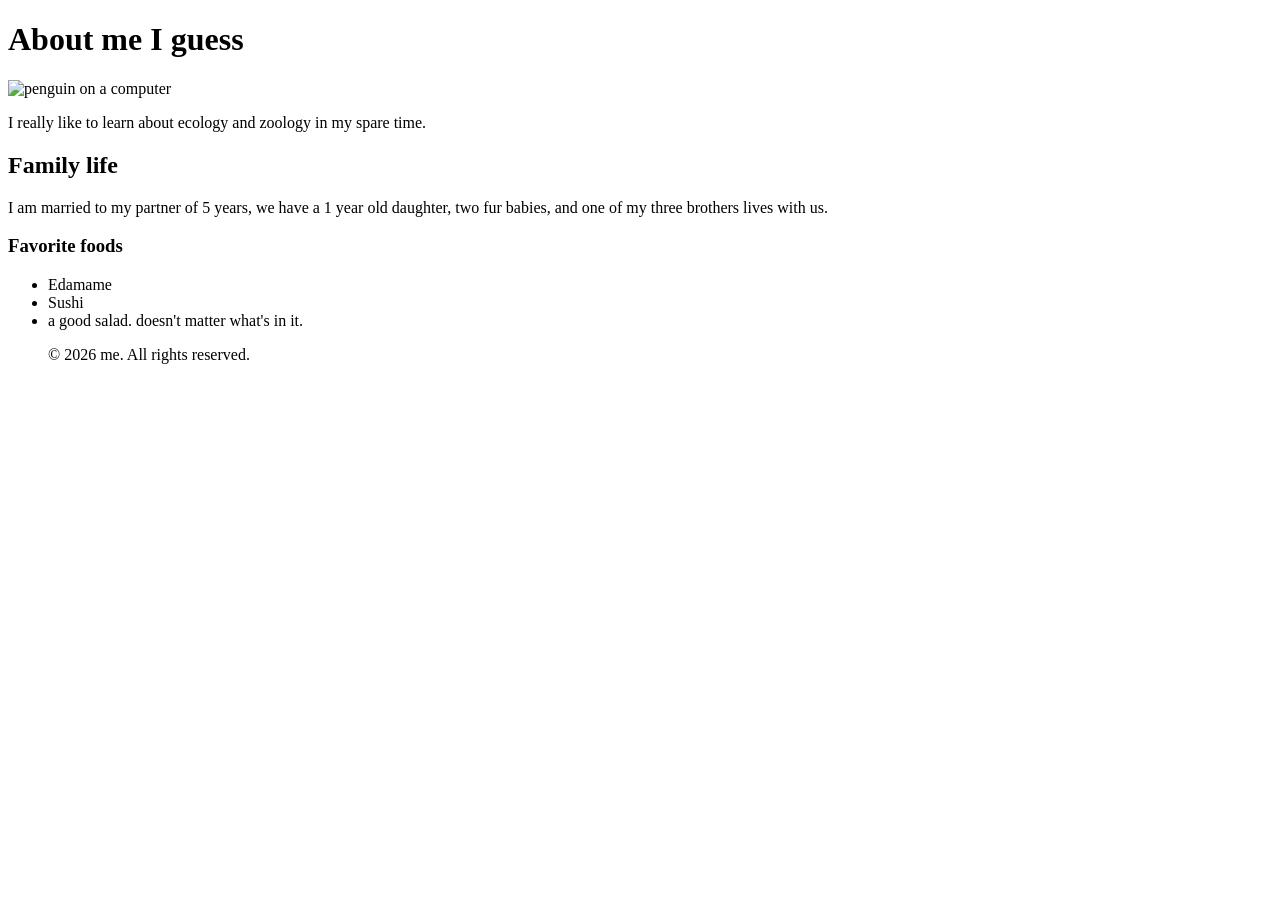
==== aboutme.html @ 6b9f00af "Add files via upload" ====
<!DOCTYPE html>
<html lang="en">
<head>
    <meta charset="UTF-8">
    <meta name="viewport" content="width=device-width, initial-scale=1.0">
    <title>My First Webpage</title>
</head>
<body>
    <h1>About me I guess</h1>
<img src="https://share.google/Rh6rgDmR0vfzGmDAi" alt="penguin on a computer">

    <p>I really like to learn about ecology and zoology in my spare time.</p>

	<h2>Family life</h2>
	<p>I am married to my partner of 5 years, we have a 1 year old daughter, two fur babies, and one of my three brothers lives with us.</p>

<h3> Favorite foods</h3>
<ul>
	<li>Edamame</li>
	<li>Sushi</li>
	<li>a good salad. doesn't matter what's in it.</li>

 <footer>
    <p>&copy; 2026 me. All rights reserved.</p>
  </footer>
</body>
</html>
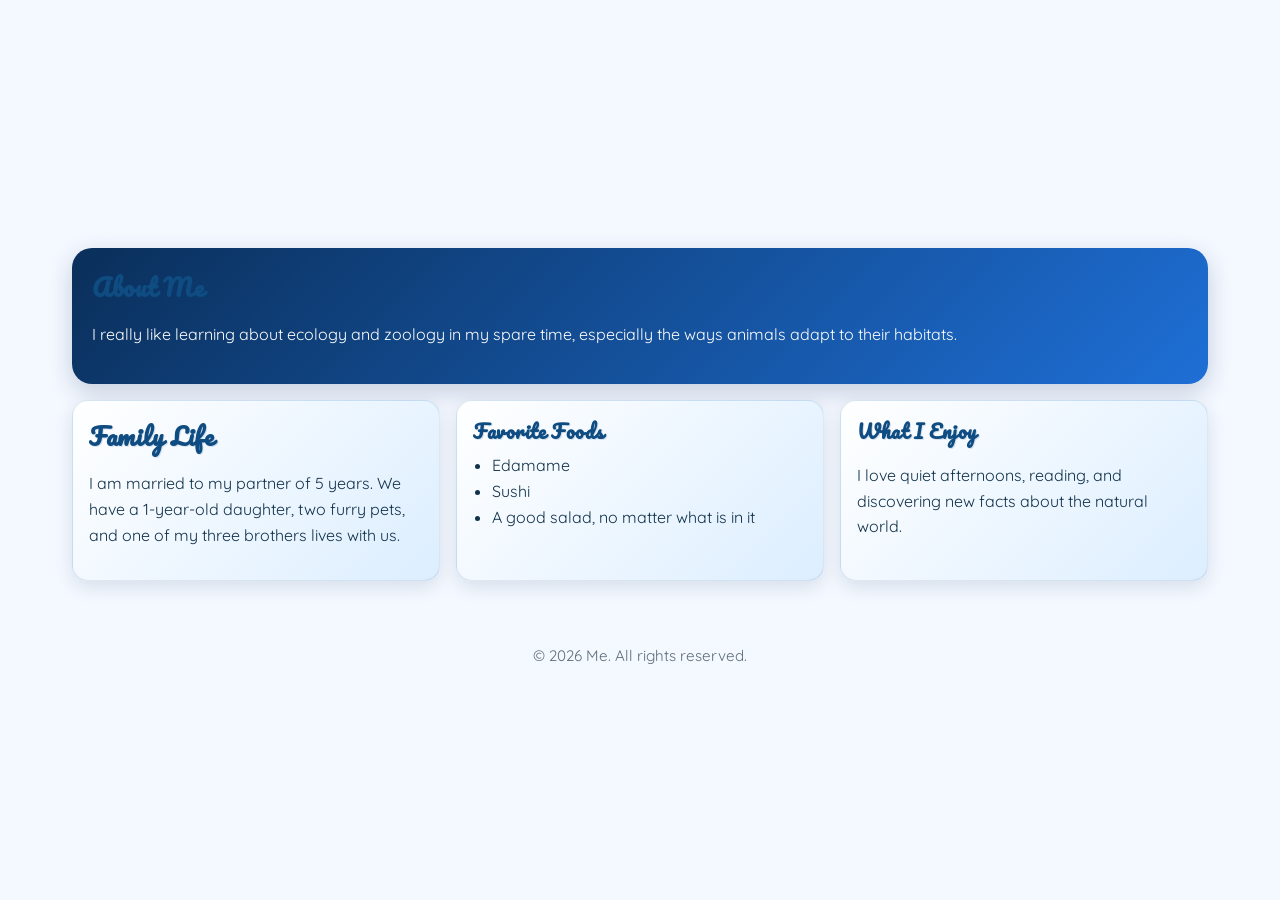
==== commit 162718ad: "update" ====
--- a/aboutme.html
+++ b/aboutme.html
@@ -1,27 +1,47 @@
 <!DOCTYPE html>
 <html lang="en">
 <head>
-    <meta charset="UTF-8">
-    <meta name="viewport" content="width=device-width, initial-scale=1.0">
-    <title>My First Webpage</title>
+  <meta charset="UTF-8">
+  <meta name="viewport" content="width=device-width, initial-scale=1.0">
+  <title>About Me</title>
+  <link rel="stylesheet" href="styles.css">
 </head>
 <body>
-    <h1>About me I guess</h1>
-<img src="https://share.google/Rh6rgDmR0vfzGmDAi" alt="penguin on a computer">
+  <main class="page">
+    <section class="hero">
+      <div class="avatar" aria-label="penguin illustration">
+        <img src="penguin.gif" alt="penguin on a computer">
+      </div>
+      <div class="text">
+        <h1>About Me</h1>
+        <p>I really like learning about ecology and zoology in my spare time, especially the ways animals adapt to their habitats.</p>
+      </div>
+    </section>
 
-    <p>I really like to learn about ecology and zoology in my spare time.</p>
+    <section class="section-grid" aria-label="personal details">
+      <article class="card">
+        <h2>Family Life</h2>
+        <p>I am married to my partner of 5 years. We have a 1-year-old daughter, two furry pets, and one of my three brothers lives with us.</p>
+      </article>
 
-	<h2>Family life</h2>
-	<p>I am married to my partner of 5 years, we have a 1 year old daughter, two fur babies, and one of my three brothers lives with us.</p>
+      <article class="card">
+        <h3>Favorite Foods</h3>
+        <ul>
+          <li>Edamame</li>
+          <li>Sushi</li>
+          <li>A good salad, no matter what is in it</li>
+        </ul>
+      </article>
 
-<h3> Favorite foods</h3>
-<ul>
-	<li>Edamame</li>
-	<li>Sushi</li>
-	<li>a good salad. doesn't matter what's in it.</li>
+      <article class="card">
+        <h3>What I Enjoy</h3>
+        <p>I love quiet afternoons, reading, and discovering new facts about the natural world.</p>
+      </article>
+    </section>
+  </main>
 
- <footer>
-    <p>&copy; 2026 me. All rights reserved.</p>
+  <footer>
+    <p>&copy; 2026 Me. All rights reserved.</p>
   </footer>
 </body>
 </html>
--- a/styles.css
+++ b/styles.css
@@ -0,0 +1,125 @@
+@import url('https://fonts.googleapis.com/css2?family=Pacifico&family=Quicksand:wght@400;600;700&display=swap');
+
+:root {
+  color-scheme: light;
+  font-family: 'Quicksand', Arial, sans-serif;
+  --bg: #f4f8ff;
+  --card: #ffffff;
+  --text: #12324a;
+  --accent: #0f4c81;
+  --accent-deep: #0a2f5a;
+  --accent-soft: #dceeff;
+  --highlight: #1e6fd6;
+}
+
+* {
+  box-sizing: border-box;
+}
+
+body {
+  margin: 0;
+  background: var(--bg);
+  color: var(--text);
+  line-height: 1.6;
+  overflow-x: hidden;
+}
+
+.page {
+  max-width: 1200px;
+  margin: 0 auto;
+  padding: 1rem;
+}
+
+.page::before {
+  content: '';
+  display: block;
+  width: 200px;
+  height: 200px;
+  background: url('penguin.gif') center / contain no-repeat;
+  margin: 0 auto 1rem;
+  border-radius: 50%;
+}
+
+.hero {
+  display: flex;
+  flex-direction: column;
+  gap: 1rem;
+  background: linear-gradient(135deg, var(--accent-deep), var(--highlight));
+  color: white;
+  border-radius: 20px;
+  padding: 1.25rem;
+  box-shadow: 0 8px 24px rgba(10, 47, 90, 0.2);
+}
+
+.avatar {
+  display: none;
+}
+
+h1, h2, h3 {
+  margin: 0 0 0.4rem;
+  color: var(--accent);
+  font-family: 'Pacifico', cursive;
+  letter-spacing: 0.03em;
+  text-shadow: 1px 1px 0 rgba(15, 76, 129, 0.15);
+}
+
+.section-grid {
+  display: grid;
+  grid-template-columns: 1fr;
+  gap: 1rem;
+  margin-top: 1rem;
+}
+
+.card {
+  background: linear-gradient(135deg, var(--card), var(--accent-soft));
+  border-radius: 16px;
+  padding: 1rem;
+  box-shadow: 0 6px 18px rgba(10, 47, 90, 0.12);
+  border: 1px solid rgba(15, 76, 129, 0.12);
+}
+
+ul {
+  margin: 0;
+  padding-left: 1.2rem;
+}
+
+footer {
+  text-align: center;
+  padding: 1rem 0 0.5rem;
+  color: #5f6d76;
+  font-size: 0.95rem;
+}
+
+@media (min-width: 768px) {
+  .page {
+    padding: 1.5rem;
+  }
+
+  .hero {
+    flex-direction: row;
+    align-items: center;
+    gap: 1.5rem;
+  }
+
+  .hero .text {
+    flex: 1;
+  }
+
+  .section-grid {
+    grid-template-columns: repeat(2, minmax(0, 1fr));
+  }
+}
+
+@media (min-width: 1200px) {
+  .page {
+    padding: 2rem;
+  }
+
+  .hero {
+    gap: 2rem;
+  }
+
+  .section-grid {
+    grid-template-columns: repeat(3, minmax(0, 1fr));
+  }
+}
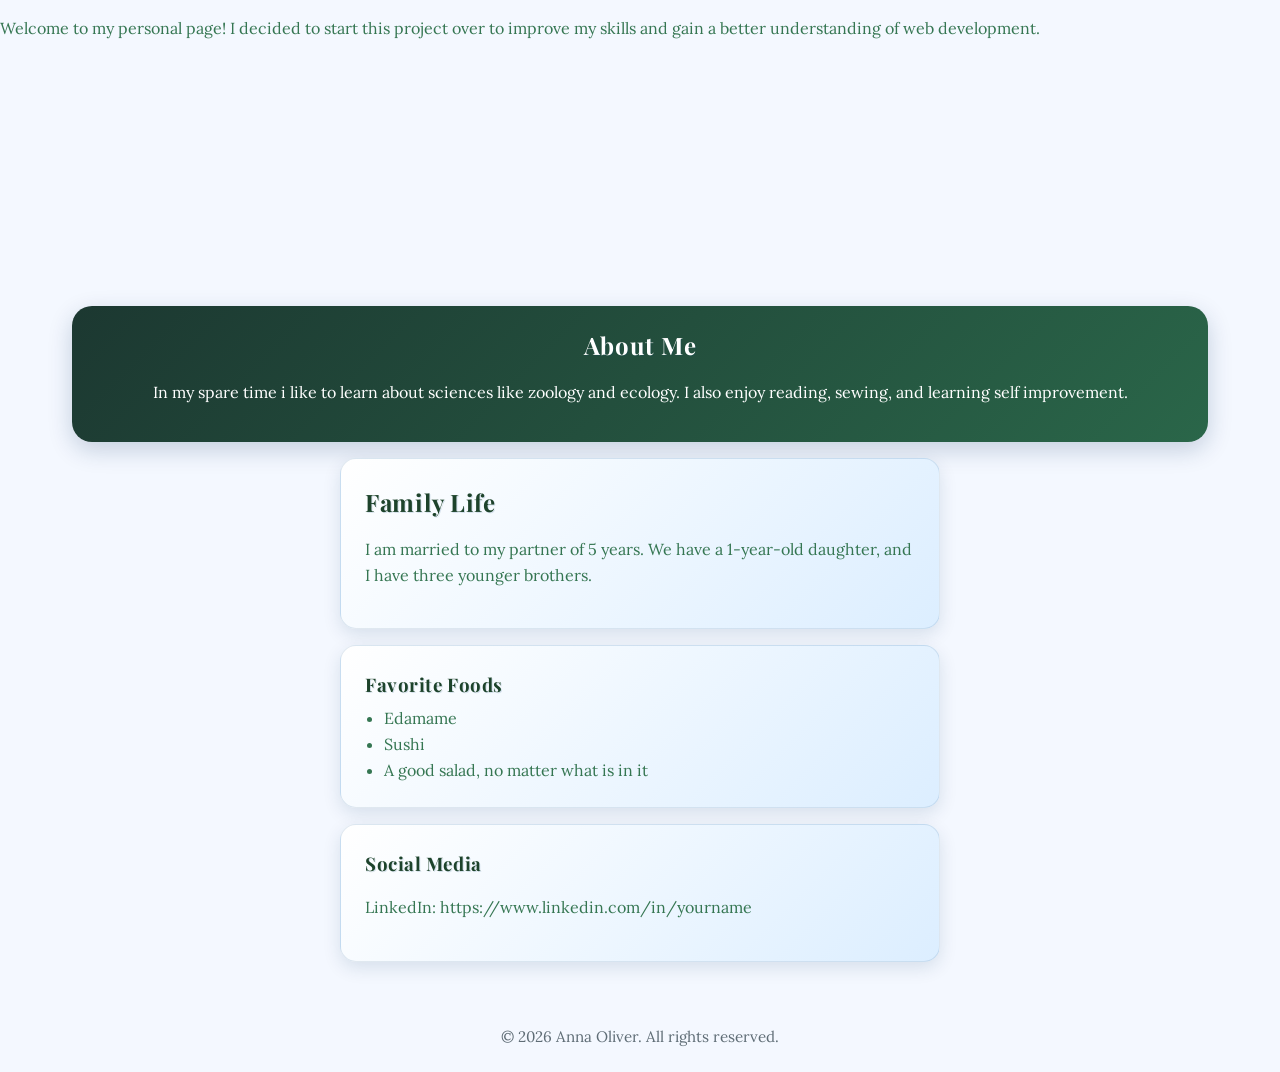
==== commit 07850172: "Update layout and styling for better readability" ====
--- a/aboutme.html
+++ b/aboutme.html
@@ -4,24 +4,22 @@
   <meta charset="UTF-8">
   <meta name="viewport" content="width=device-width, initial-scale=1.0">
   <title>About Me</title>
+    <p>Welcome to my personal page! I decided to start this project over to improve my skills and gain a better understanding of web development.</p>
   <link rel="stylesheet" href="styles.css">
 </head>
 <body>
   <main class="page">
     <section class="hero">
-      <div class="avatar" aria-label="penguin illustration">
-        <img src="penguin.gif" alt="penguin on a computer">
-      </div>
       <div class="text">
         <h1>About Me</h1>
-        <p>I really like learning about ecology and zoology in my spare time, especially the ways animals adapt to their habitats.</p>
+        <p>In my spare time i like to learn about sciences like zoology and ecology. I also enjoy reading, sewing, and learning self improvement.</p>
       </div>
     </section>
 
     <section class="section-grid" aria-label="personal details">
       <article class="card">
         <h2>Family Life</h2>
-        <p>I am married to my partner of 5 years. We have a 1-year-old daughter, two furry pets, and one of my three brothers lives with us.</p>
+        <p>I am married to my partner of 5 years. We have a 1-year-old daughter, and I have three younger brothers.</p>
       </article>
 
       <article class="card">
@@ -34,14 +32,14 @@
       </article>
 
       <article class="card">
-        <h3>What I Enjoy</h3>
-        <p>I love quiet afternoons, reading, and discovering new facts about the natural world.</p>
+        <h3>Social Media</h3>
+        <p>LinkedIn: https://www.linkedin.com/in/yourname</p>
       </article>
     </section>
   </main>
 
   <footer>
-    <p>&copy; 2026 Me. All rights reserved.</p>
+    <p>&copy; 2026 Anna Oliver. All rights reserved.</p>
   </footer>
 </body>
 </html>
--- a/styles.css
+++ b/styles.css
@@ -1,15 +1,15 @@
-@import url('https://fonts.googleapis.com/css2?family=Pacifico&family=Quicksand:wght@400;600;700&display=swap');
+@import url('https://fonts.googleapis.com/css2?family=Playfair+Display:wght@700&family=Lora:wght@400;600&display=swap');
 
 :root {
   color-scheme: light;
-  font-family: 'Quicksand', Arial, sans-serif;
+  font-family: 'Lora', 'Georgia', serif;
   --bg: #f4f8ff;
   --card: #ffffff;
-  --text: #12324a;
-  --accent: #0f4c81;
-  --accent-deep: #0a2f5a;
+  --text: #357652;
+  --accent: #1d432b;
+  --accent-deep: #1c3831;
   --accent-soft: #dceeff;
-  --highlight: #1e6fd6;
+  --highlight: #2a6649;
 }
 
 * {
@@ -51,6 +51,10 @@
   box-shadow: 0 8px 24px rgba(10, 47, 90, 0.2);
 }
 
+.hero h1 {
+  color: white;
+}
+
 .avatar {
   display: none;
 }
@@ -58,24 +62,28 @@
 h1, h2, h3 {
   margin: 0 0 0.4rem;
   color: var(--accent);
-  font-family: 'Pacifico', cursive;
+  font-family: 'Playfair Display', 'Georgia', serif;
   letter-spacing: 0.03em;
   text-shadow: 1px 1px 0 rgba(15, 76, 129, 0.15);
 }
 
 .section-grid {
-  display: grid;
-  grid-template-columns: 1fr;
+  display: flex;
+  flex-direction: column;
   gap: 1rem;
   margin-top: 1rem;
+  align-items: center;
 }
 
 .card {
   background: linear-gradient(135deg, var(--card), var(--accent-soft));
   border-radius: 16px;
-  padding: 1rem;
+  padding: 1.5rem;
   box-shadow: 0 6px 18px rgba(10, 47, 90, 0.12);
   border: 1px solid rgba(15, 76, 129, 0.12);
+  width: 100%;
+  max-width: 600px;
+  text-align: left;
 }
 
 ul {
@@ -96,17 +104,14 @@
   }
 
   .hero {
-    flex-direction: row;
+    flex-direction: column;
     align-items: center;
     gap: 1.5rem;
+    text-align: center;
   }
 
   .hero .text {
     flex: 1;
-  }
-
-  .section-grid {
-    grid-template-columns: repeat(2, minmax(0, 1fr));
   }
 }
 
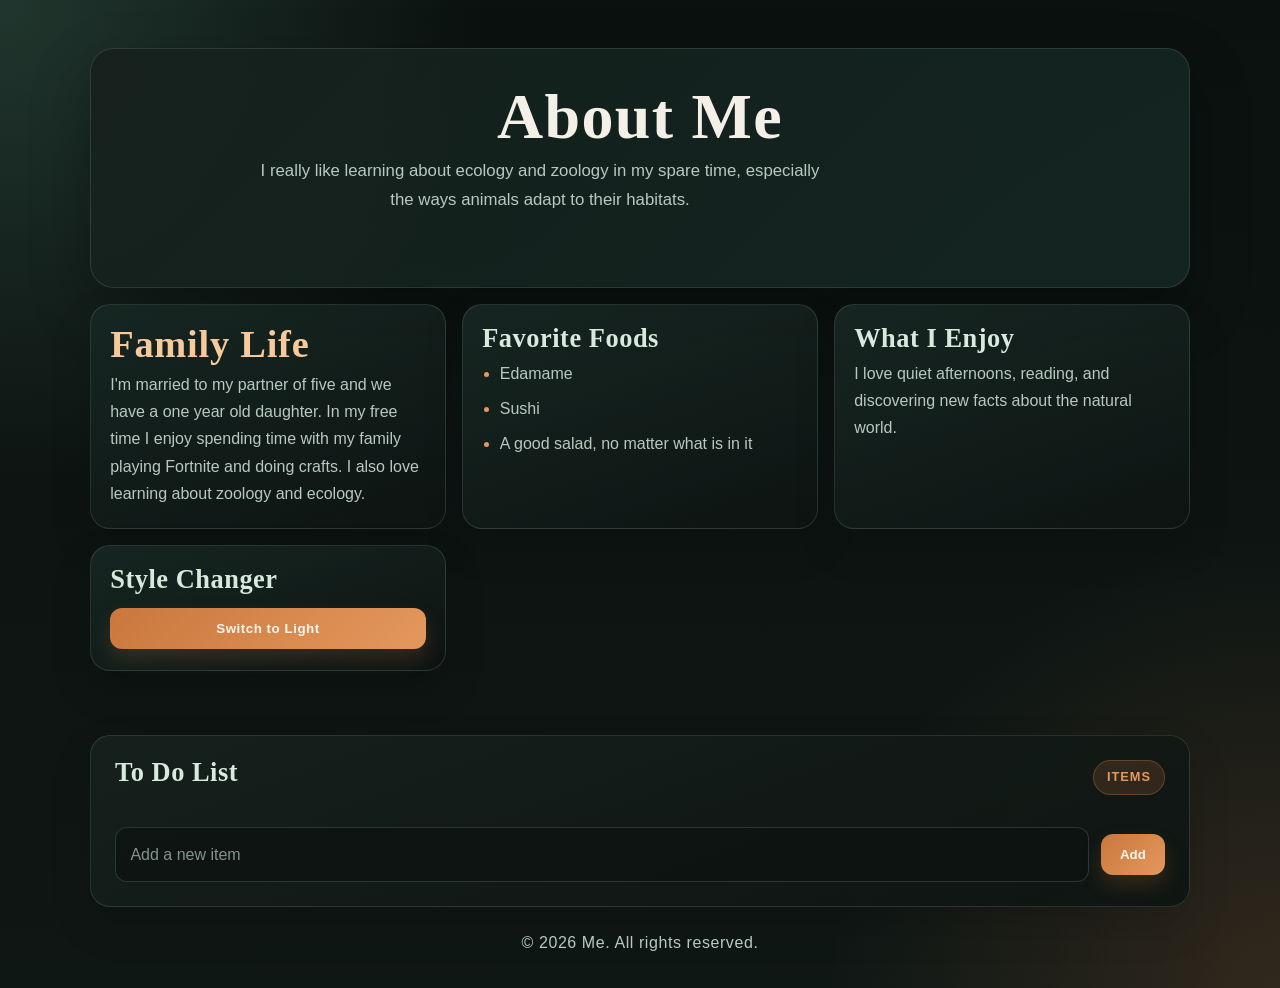
==== commit 203b6319: "overhaul and js homework" ====
--- a/aboutme.html
+++ b/aboutme.html
@@ -4,22 +4,22 @@
   <meta charset="UTF-8">
   <meta name="viewport" content="width=device-width, initial-scale=1.0">
   <title>About Me</title>
-    <p>Welcome to my personal page! I decided to start this project over to improve my skills and gain a better understanding of web development.</p>
-  <link rel="stylesheet" href="styles.css">
+  <link rel="stylesheet" href="assets/css/styles.css">
+  <script src="assets/JS/javascript.js" defer></script>
 </head>
 <body>
   <main class="page">
     <section class="hero">
       <div class="text">
         <h1>About Me</h1>
-        <p>In my spare time i like to learn about sciences like zoology and ecology. I also enjoy reading, sewing, and learning self improvement.</p>
+        <p>I really like learning about ecology and zoology in my spare time, especially the ways animals adapt to their habitats.</p>
       </div>
     </section>
 
     <section class="section-grid" aria-label="personal details">
       <article class="card">
         <h2>Family Life</h2>
-        <p>I am married to my partner of 5 years. We have a 1-year-old daughter, and I have three younger brothers.</p>
+        <p>I'm married to my partner of five and we have a one year old daughter. In my free time I enjoy spending time with my family playing Fortnite and doing crafts. I also love learning about zoology and ecology.</p>
       </article>
 
       <article class="card">
@@ -32,14 +32,31 @@
       </article>
 
       <article class="card">
-        <h3>Social Media</h3>
-        <p>LinkedIn: https://www.linkedin.com/in/yourname</p>
+        <h3>What I Enjoy</h3>
+        <p>I love quiet afternoons, reading, and discovering new facts about the natural world.</p>
+      </article>
+
+      <article class="card">
+        <h3>Style Changer</h3>
+        <button id="style-changer" type="button">Change Style</button>
       </article>
     </section>
   </main>
 
+  <article class="card todo-card">
+    <div class="todo-header">
+      <h3>To Do List</h3>
+      <span class="todo-badge">Items</span>
+    </div>
+    <div id="todo-list" class="todo-list" aria-live="polite"></div>
+    <div class="todo-input-row">
+      <input type="text" id="new-item" placeholder="Add a new item" aria-label="Add a new to-do item">
+      <button id="add-item-btn" type="button">Add</button>
+    </div>
+  </article>
+
   <footer>
-    <p>&copy; 2026 Anna Oliver. All rights reserved.</p>
+    <p>&copy; 2026 Me. All rights reserved.</p>
   </footer>
 </body>
 </html>
--- a/assets/css/styles.css
+++ b/assets/css/styles.css
@@ -0,0 +1,360 @@
+:root {
+  color-scheme: dark;
+  --bg: #0f1715;
+  --bg-deep: #0a110f;
+  --panel: rgba(15, 26, 22, 0.9);
+  --panel-strong: #172b27;
+  --panel-soft: rgba(32, 48, 42, 0.8);
+  --text: #edf5ee;
+  --muted: #b8c9c0;
+  --accent: #c9773d;
+  --accent-strong: #e4985d;
+  --accent-soft: rgba(201, 119, 61, 0.18);
+  --green: #4b7b67;
+  --green-deep: #24453a;
+  --green-soft: rgba(75, 123, 103, 0.2);
+  --line: rgba(170, 194, 180, 0.16);
+  --shadow: rgba(0, 0, 0, 0.28);
+  font-family: "Segoe UI", "Helvetica Neue", Arial, sans-serif;
+}
+
+body[data-theme="light"] {
+  color-scheme: light;
+  --bg: #f4eee6;
+  --bg-deep: #e8dfd4;
+  --panel: rgba(255, 250, 243, 0.9);
+  --panel-strong: #f3e9dc;
+  --panel-soft: rgba(223, 210, 191, 0.75);
+  --text: #1f2b28;
+  --muted: #42544d;
+  --accent: #bb6423;
+  --accent-strong: #d9823d;
+  --accent-soft: rgba(187, 100, 35, 0.14);
+  --green: #4a7162;
+  --green-deep: #234338;
+  --green-soft: rgba(74, 113, 98, 0.18);
+  --line: rgba(31, 43, 40, 0.12);
+  --shadow: rgba(62, 42, 20, 0.12);
+}
+
+* {
+  box-sizing: border-box;
+}
+
+html {
+  scroll-behavior: smooth;
+}
+
+body {
+  margin: 0;
+  min-height: 100vh;
+  background:
+    radial-gradient(circle at top left, rgba(75, 123, 103, 0.35), transparent 30%),
+    radial-gradient(circle at bottom right, rgba(201, 119, 61, 0.18), transparent 28%),
+    linear-gradient(180deg, var(--bg-deep), var(--bg));
+  color: var(--text);
+  line-height: 1.7;
+  overflow-x: hidden;
+}
+
+img {
+  max-width: 100%;
+  display: block;
+}
+
+.page {
+  max-width: 1100px;
+  margin: 0 auto;
+  padding: 1.25rem;
+}
+
+.hero {
+  display: flex;
+  flex-direction: column;
+  justify-content: center;
+  gap: 1.25rem;
+  margin-top: 1rem;
+  padding: 1.5rem;
+  border: 1px solid var(--line);
+  border-radius: 24px;
+  background: linear-gradient(135deg, rgba(22, 33, 29, 0.92), rgba(20, 39, 35, 0.9));
+  box-shadow: 0 24px 60px var(--shadow);
+  min-height: 240px;
+}
+
+.text {
+  text-align: center;
+  width: 100%;
+}
+
+h1, h2, h3 {
+  margin: 0 0 0.55rem;
+  color: var(--text);
+  font-family: "Georgia", "Times New Roman", serif;
+  font-weight: 600;
+  letter-spacing: 0.02em;
+  line-height: 0.95;
+}
+
+h1 {
+  font-size: clamp(2.8rem, 5vw, 5rem);
+  color: #f4efe7;
+}
+
+h2 {
+  font-size: clamp(2rem, 3vw, 2.8rem);
+  color: #f7c99b;
+}
+
+h3 {
+  font-size: clamp(1.65rem, 2vw, 2.2rem);
+  color: #d8e9dd;
+}
+
+p, li {
+  margin: 0;
+  color: var(--muted);
+  font-size: 1rem;
+}
+
+.text p {
+  max-width: 60ch;
+  margin: 0 auto;
+  font-size: 1.05rem;
+}
+
+.section-grid {
+  display: grid;
+  grid-template-columns: 1fr;
+  gap: 1rem;
+  margin-top: 1rem;
+}
+
+.card {
+  background: linear-gradient(160deg, rgba(23, 39, 35, 0.96), rgba(14, 20, 18, 0.92));
+  border: 1px solid var(--line);
+  border-radius: 20px;
+  padding: 1.3rem 1.2rem;
+  box-shadow: 0 18px 40px rgba(0, 0, 0, 0.15);
+  transition: transform 0.2s ease, border-color 0.2s ease;
+}
+
+.card:hover {
+  transform: translateY(-2px);
+  border-color: rgba(201, 119, 61, 0.4);
+}
+
+.card p,
+.card li {
+  color: var(--muted);
+}
+
+ul {
+  margin: 0;
+  padding-left: 1.1rem;
+  display: grid;
+  gap: 0.5rem;
+}
+
+li::marker {
+  color: var(--accent-strong);
+}
+
+.todo-card {
+  max-width: 1100px;
+  margin: 1rem auto 0;
+  padding: 1.5rem;
+  background: linear-gradient(160deg, rgba(22, 33, 29, 0.96), rgba(14, 20, 18, 0.9));
+}
+
+.todo-header {
+  display: flex;
+  align-items: center;
+  justify-content: space-between;
+  gap: 1rem;
+  margin-bottom: 1rem;
+}
+
+.todo-badge {
+  display: inline-flex;
+  align-items: center;
+  justify-content: center;
+  min-width: 72px;
+  padding: 0.35rem 0.7rem;
+  border-radius: 999px;
+  background: var(--accent-soft);
+  border: 1px solid rgba(201, 119, 61, 0.35);
+  color: var(--accent-strong);
+  font-size: 0.8rem;
+  font-weight: 700;
+  letter-spacing: 0.08em;
+  text-transform: uppercase;
+}
+
+.todo-list {
+  display: grid;
+  gap: 0.75rem;
+  margin-bottom: 1rem;
+}
+
+.todo-item {
+  display: flex;
+  align-items: center;
+  gap: 0.8rem;
+  padding: 0.8rem 0.9rem;
+  background: rgba(19, 29, 25, 0.9);
+  border: 1px solid var(--line);
+  border-radius: 12px;
+  color: var(--text);
+}
+
+.todo-item span {
+  flex: 1;
+  color: var(--muted);
+  word-break: break-word;
+}
+
+.todo-item .completed {
+  color: rgba(184, 201, 192, 0.6);
+  text-decoration: line-through;
+  text-decoration-thickness: 2px;
+  text-decoration-color: var(--accent-strong);
+}
+
+.todo-check {
+  width: 1.3rem;
+  height: 1.3rem;
+  border-radius: 50%;
+  border: 1px solid rgba(201, 119, 61, 0.6);
+  background: rgba(201, 119, 61, 0.08);
+  color: var(--accent-strong);
+  font-weight: 800;
+  line-height: 1;
+  cursor: pointer;
+}
+
+.todo-delete {
+  border: 1px solid rgba(201, 119, 61, 0.4);
+  background: rgba(201, 119, 61, 0.12);
+  color: var(--accent-strong);
+  border-radius: 10px;
+  padding: 0.45rem 0.75rem;
+  font-weight: 700;
+  cursor: pointer;
+  transition: all 0.2s ease;
+}
+
+.todo-delete:hover {
+  background: rgba(201, 119, 61, 0.2);
+  transform: translateY(-1px);
+}
+
+.todo-input-row {
+  display: flex;
+  gap: 0.75rem;
+  align-items: center;
+}
+
+.todo-input-row input {
+  flex: 1;
+  border: 1px solid rgba(170, 194, 180, 0.2);
+  background: rgba(13, 19, 17, 0.8);
+  color: var(--text);
+  border-radius: 12px;
+  padding: 0.8rem 0.9rem;
+  font: inherit;
+}
+
+.todo-input-row input::placeholder {
+  color: rgba(184, 201, 192, 0.7);
+}
+
+.todo-input-row input:focus {
+  outline: 2px solid rgba(201, 119, 61, 0.4);
+  border-color: rgba(201, 119, 61, 0.5);
+}
+
+#style-changer,
+.todo-input-row button {
+  border: none;
+  border-radius: 12px;
+  background: linear-gradient(135deg, var(--accent), var(--accent-strong));
+  color: #fff5ef;
+  font-weight: 700;
+  padding: 0.8rem 1.2rem;
+  cursor: pointer;
+  box-shadow: 0 10px 20px rgba(201, 119, 61, 0.2);
+  transition: transform 0.2s ease, filter 0.2s ease;
+}
+
+#style-changer {
+  width: 100%;
+  margin-top: 0.5rem;
+  letter-spacing: 0.04em;
+}
+
+#style-changer:hover,
+.todo-input-row button:hover {
+  filter: brightness(1.05);
+  transform: translateY(-1px);
+}
+
+#style-changer:focus-visible,
+.todo-input-row button:focus-visible,
+.todo-input-row input:focus-visible {
+  outline: 2px solid rgba(201, 119, 61, 0.5);
+  outline-offset: 2px;
+}
+
+footer {
+  text-align: center;
+  padding: 1.4rem 0 2rem;
+  color: rgba(237, 245, 238, 0.7);
+  font-size: 0.9rem;
+  letter-spacing: 0.04em;
+}
+
+@media (min-width: 768px) {
+  .page {
+    padding: 1.5rem;
+  }
+
+  .hero {
+    align-items: center;
+    gap: 1.5rem;
+    padding: 2rem;
+  }
+
+  .text {
+    text-align: center;
+    flex: 1;
+    max-width: 760px;
+  }
+
+  .text p {
+    margin: 0;
+  }
+
+  .section-grid {
+    grid-template-columns: repeat(2, minmax(0, 1fr));
+  }
+
+  .todo-card {
+    margin-top: 1.5rem;
+  }
+}
+
+@media (min-width: 1200px) {
+  .page {
+    padding: 2rem 0 2.5rem;
+  }
+
+  .hero {
+    padding: 2.4rem 2.2rem;
+    gap: 2rem;
+  }
+
+  .section-grid {
+    grid-template-columns: repeat(3, minmax(0, 1fr));
+  }
+}
